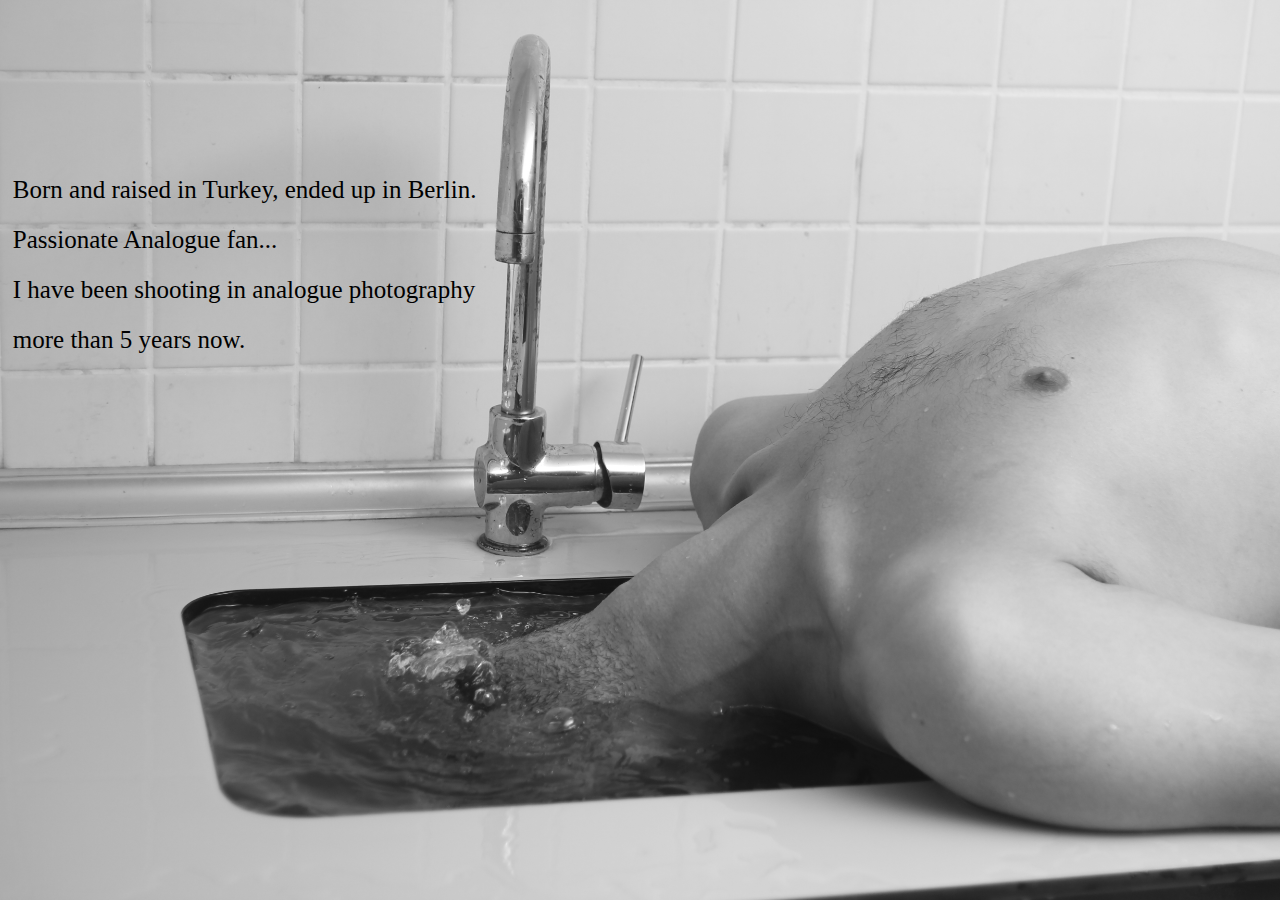
==== about.html @ 4735bf42 "Optimize the project and change the design." ====
<!DOCTYPE html>
<html>

<head>
  <title> Contact </title>
  <meta charset="utf-8">
  <meta http-equiv="X-UA-Compatible" content="IE=edge,chrome=1">
  <meta name="description" content="">
  <meta name="viewport" content="width=device-width">

  <link rel="stylesheet" href="css/bootstrap.css">
  <link rel="stylesheet" href="css/bootstrap-responsive.css">
  <link rel="stylesheet" href="css/custom-styles.css">
  <link href='https://fonts.googleapis.com/css?family=Sofia' rel='stylesheet'>


</head>

<body class="about-page">
  <div class="about-text">
    <p> Born and raised in Turkey, ended up in Berlin. </p>
    <p style="margin-top: 30px;"> Passionate Analogue fan... </p>
    <p style="margin-top: 30px;"> I have been shooting in analogue photography </p>
    <p style="margin-top: 30px;"> more than 5 years now. </p>
  </div>

</body>

</html>
---- css/custom-styles.css ----
.index-page {
  background: url(../img/img1.png) no-repeat center center fixed;
  -webkit-background-size: cover;
  -moz-background-size: cover;
  -o-background-size: cover;
  background-size: cover;
}

.contact-page {
  background: url(../img/img2.png) no-repeat center center fixed;
  -webkit-background-size: cover;
  -moz-background-size: cover;
  -o-background-size: cover;
  background-size: cover;
}


.about-page {
  background: url(../img/img4.jpg) no-repeat center center fixed;
  -webkit-background-size: cover;
  -moz-background-size: cover;
  -o-background-size: cover;
  background-size: cover;
}

.index-page-links {
  left: 3%;
  position: absolute;
  font-family: 'Actor';
  font-size: 25px;
  font-weight: bold;
  top: 20%;
  width: 100%;
}

.social-media-links {
  left: 46%;
  position: absolute;
  font-family: 'Actor';
  font-size: 25px;
  top: 80%;
  width: 100%;
}

.contact-text-left {
  color: #F2F2F2;
  left: 1%;
  position: absolute;
  font-family: 'Actor';
  font-size: 25px;
  top: 40%;
}

.contact-text-right {
  color: #F2F2F2;
  left: 68%;
  right: 1%;
  position: absolute;
  font-family: 'Actor';
  font-size: 25px;
  top: 40%;
}

.contact-text-center {
  color: black;
  font-weight: bold;
  left: 44%;
  position: absolute;
  font-family: 'Actor';
  font-size: 25px;
  top: 70%;
}

.about-text {
  color: black;
  left: 1%;
  position: absolute;
  font-family: 'Actor';
  font-size: 25px;
  top: 20%;
}


a {
  color: #EFEFEF;
}

a:hover {
  color: #BABABA;
}
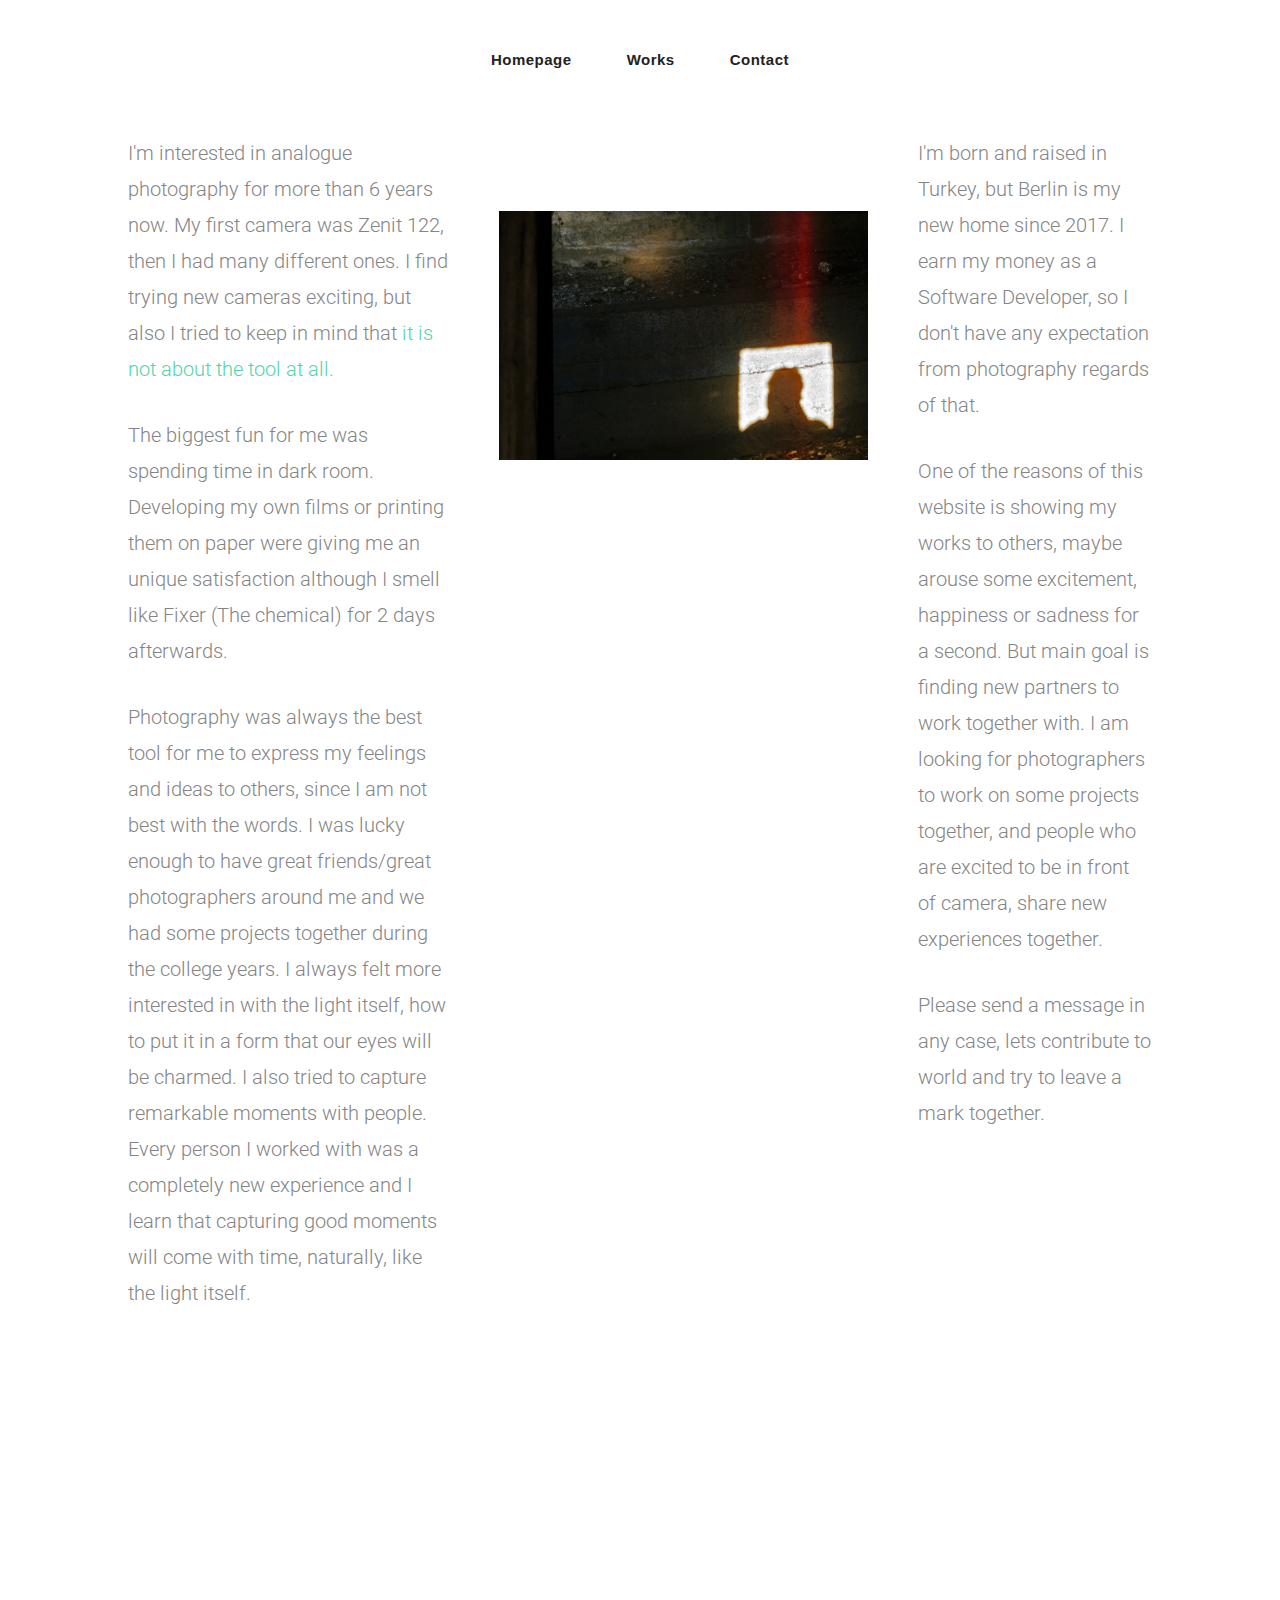
==== commit ea5ab4f7: "Update about and contact pages." ====
--- a/about.html
+++ b/about.html
@@ -1,30 +1,125 @@
 <!DOCTYPE html>
-<html>
+<!--[if gt IE 8]><!--> <html class="no-js"> <!--<![endif]-->
+  <head>
+    <meta charset="utf-8">
+    <meta http-equiv="X-UA-Compatible" content="IE=edge">
+    <title>Onur Hunce</title>
+    <meta name="viewport" content="width=device-width, initial-scale=1">
 
-<head>
-  <title> Contact </title>
-  <meta charset="utf-8">
-  <meta http-equiv="X-UA-Compatible" content="IE=edge,chrome=1">
-  <meta name="description" content="">
-  <meta name="viewport" content="width=device-width">
+    <!-- Facebook and Twitter integration -->
+    <meta property="og:title" content=""/>
+    <meta property="og:image" content=""/>
+    <meta property="og:url" content=""/>
+    <meta property="og:site_name" content=""/>
+    <meta property="og:description" content=""/>
+    <meta name="twitter:title" content="" />
+    <meta name="twitter:image" content="" />
+    <meta name="twitter:url" content="" />
+    <meta name="twitter:card" content="" />
+    <link href='https://fonts.googleapis.com/css?family=Roboto+Slab:400,300,700|Roboto:300,400' rel='stylesheet' type='text/css'>
+    <!-- Animate.css -->
+    <link rel="stylesheet" href="css/animate.css">
+    <!-- Icomoon Icon Fonts-->
+    <link rel="stylesheet" href="css/icomoon.css">
+    <!-- Bootstrap  -->
+    <link rel="stylesheet" href="css/bootstrap.css">
+    <link rel="stylesheet" href="css/style.css">
+    <script src="js/modernizr-2.6.2.min.js"></script>
+  </head>
 
-  <link rel="stylesheet" href="css/bootstrap.css">
-  <link rel="stylesheet" href="css/bootstrap-responsive.css">
-  <link rel="stylesheet" href="css/custom-styles.css">
-  <link href='https://fonts.googleapis.com/css?family=Sofia' rel='stylesheet'>
+  <body>
+    <div class="box-wrap-works">
+      <header role="banner" id="fh5co-header">
+        <nav class="navbar navbar-default">
+          <div class="row">
+            <div class="col-md-12">
+              <ul class="nav text-center">
+                <li><a href="../"><span>Homepage</span></a></li>
+                <li><a href="/works">Works</a></li>
+                <li><a href="/contact">Contact</a></li>
+              </ul>
+            </div>
+          </div>
+        </nav>
+      </header>
+      <section id="work-details">
+        <div class="row">
+          <div class="col-md-4">
+          <p>
+            I'm interested in analogue photography for more than 6 years now.
+            My first camera was Zenit 122, then I had many different ones. I
+            find trying new cameras exciting, but also I tried to keep in mind
+            that
+            <a href="https://en.wikipedia.org/wiki/Gear_Acquisition_Syndrome">
+              it is not about the tool at all.
+            </a>
+           </p>
+           <p>
+            The biggest fun for me was spending time in dark room. Developing my own films
+            or printing them on paper were giving me an unique satisfaction
+            although I smell like Fixer (The chemical) for 2 days afterwards.
+          </p>
+           <p>
+            Photography was always the best tool for me to express my feelings and
+            ideas to others, since I am not best with the words.
+            I was lucky enough to have great friends/great photographers around me
+            and we had some projects together during the college years.
 
+            I always felt more interested in with the light itself, how to put it in a form that
+            our eyes will be charmed. I also tried to capture remarkable moments with people.
+            Every person I worked with was a completely new experience and I learn that capturing good moments
+            will come with time, naturally, like the light itself.
+          </p>
 
-</head>
+          </div>
+          <div class="col-md-5">
+            <div class="single-item" style="background-image: url(images/onur2.jpg);">
+            </div>
+          </div>
+          <div class="col-md-3">
+          <p>
+            I'm born and raised in Turkey, but Berlin is my new home since 2017.
+            I earn my money as a Software Developer, so I don't have any expectation
+            from photography regards of that.
+          </p>
+          <p>
+            One of the reasons of this website is showing my works to others, maybe
+            arouse some excitement, happiness or sadness for a second.
+            But main goal is finding new partners to work together with.
+            I am looking for photographers to work on some projects together,
+            and people who are excited to be in front of camera, share new experiences together.
+          </p>
+          <p>
+            Please send a message in any case, lets contribute to world and try to
+            leave a mark together.
+          </p>
+          </div>
 
-<body class="about-page">
-  <div class="about-text">
-    <p> Born and raised in Turkey, ended up in Berlin. </p>
-    <p style="margin-top: 30px;"> Passionate Analogue fan... </p>
-    <p style="margin-top: 30px;"> I have been shooting in analogue photography </p>
-    <p style="margin-top: 30px;"> more than 5 years now. </p>
-  </div>
+        </div>
+        <div class="row">
+          <div class="col-md-12"></div>
+        </div>
+        <div class="row">
+          <div class="col-md-1"></div>
+          <div class="col-md-10">
+            <div class="single-item">
+            </div>
+          </div>
+          <div class="col-md-1"></div>
+        </div>
 
-</body>
+      </section>
+    </div>
+  </body>
+
+  <!-- jQuery -->
+  <script src="js/jquery.min.js"></script>
+  <!-- Bootstrap -->
+  <script src="js/bootstrap.min.js"></script>
+  <!-- Waypoints -->
+  <script src="js/jquery.waypoints.min.js"></script>
+  <!-- Main JS (Do not remove) -->
+  <script src="js/main.js"></script>
 
 </html>
 
--- a/css/icomoon.css
+++ b/css/icomoon.css
@@ -0,0 +1,2438 @@
+@font-face {
+	font-family: 'icomoon';
+	src:url('../fonts/icomoon/icomoon.eot?qtatmt');
+	src:url('../fonts/icomoon/icomoon.eot?qtatmt#iefix') format('embedded-opentype'),
+		url('../fonts/icomoon/icomoon.ttf?qtatmt') format('truetype'),
+		url('../fonts/icomoon/icomoon.woff?qtatmt') format('woff'),
+		url('../fonts/icomoon/icomoon.svg?qtatmt#icomoon') format('svg');
+	font-weight: normal;
+	font-style: normal;
+}
+
+[class^="icon-"], [class*=" icon-"] {
+	font-family: 'icomoon';
+	speak: none;
+	font-style: normal;
+	font-weight: normal;
+	font-variant: normal;
+	text-transform: none;
+	line-height: 1;
+
+	/* Better Font Rendering =========== */
+	-webkit-font-smoothing: antialiased;
+	-moz-osx-font-smoothing: grayscale;
+}
+
+.icon-glass:before {
+	content: "\f000";
+}
+.icon-music:before {
+	content: "\f001";
+}
+.icon-search2:before {
+	content: "\f002";
+}
+.icon-envelope-o:before {
+	content: "\f003";
+}
+.icon-heart:before {
+	content: "\f004";
+}
+.icon-star:before {
+	content: "\f005";
+}
+.icon-star-o:before {
+	content: "\f006";
+}
+.icon-user:before {
+	content: "\f007";
+}
+.icon-film:before {
+	content: "\f008";
+}
+.icon-th-large:before {
+	content: "\f009";
+}
+.icon-th:before {
+	content: "\f00a";
+}
+.icon-th-list:before {
+	content: "\f00b";
+}
+.icon-check:before {
+	content: "\f00c";
+}
+.icon-close:before {
+	content: "\f00d";
+}
+.icon-remove:before {
+	content: "\f00d";
+}
+.icon-times:before {
+	content: "\f00d";
+}
+.icon-search-plus:before {
+	content: "\f00e";
+}
+.icon-search-minus:before {
+	content: "\f010";
+}
+.icon-power-off:before {
+	content: "\f011";
+}
+.icon-signal:before {
+	content: "\f012";
+}
+.icon-cog:before {
+	content: "\f013";
+}
+.icon-gear:before {
+	content: "\f013";
+}
+.icon-trash-o:before {
+	content: "\f014";
+}
+.icon-home:before {
+	content: "\f015";
+}
+.icon-file-o:before {
+	content: "\f016";
+}
+.icon-clock-o:before {
+	content: "\f017";
+}
+.icon-road:before {
+	content: "\f018";
+}
+.icon-download:before {
+	content: "\f019";
+}
+.icon-arrow-circle-o-down:before {
+	content: "\f01a";
+}
+.icon-arrow-circle-o-up:before {
+	content: "\f01b";
+}
+.icon-inbox:before {
+	content: "\f01c";
+}
+.icon-play-circle-o:before {
+	content: "\f01d";
+}
+.icon-repeat2:before {
+	content: "\f01e";
+}
+.icon-rotate-right:before {
+	content: "\f01e";
+}
+.icon-refresh:before {
+	content: "\f021";
+}
+.icon-list-alt:before {
+	content: "\f022";
+}
+.icon-lock:before {
+	content: "\f023";
+}
+.icon-flag:before {
+	content: "\f024";
+}
+.icon-headphones:before {
+	content: "\f025";
+}
+.icon-volume-off:before {
+	content: "\f026";
+}
+.icon-volume-down:before {
+	content: "\f027";
+}
+.icon-volume-up:before {
+	content: "\f028";
+}
+.icon-qrcode:before {
+	content: "\f029";
+}
+.icon-barcode:before {
+	content: "\f02a";
+}
+.icon-tag:before {
+	content: "\f02b";
+}
+.icon-tags:before {
+	content: "\f02c";
+}
+.icon-book:before {
+	content: "\f02d";
+}
+.icon-bookmark:before {
+	content: "\f02e";
+}
+.icon-print:before {
+	content: "\f02f";
+}
+.icon-camera:before {
+	content: "\f030";
+}
+.icon-font:before {
+	content: "\f031";
+}
+.icon-bold:before {
+	content: "\f032";
+}
+.icon-italic:before {
+	content: "\f033";
+}
+.icon-text-height:before {
+	content: "\f034";
+}
+.icon-text-width:before {
+	content: "\f035";
+}
+.icon-align-left:before {
+	content: "\f036";
+}
+.icon-align-center2:before {
+	content: "\f037";
+}
+.icon-align-right:before {
+	content: "\f038";
+}
+.icon-align-justify2:before {
+	content: "\f039";
+}
+.icon-list:before {
+	content: "\f03a";
+}
+.icon-dedent:before {
+	content: "\f03b";
+}
+.icon-outdent:before {
+	content: "\f03b";
+}
+.icon-indent:before {
+	content: "\f03c";
+}
+.icon-video-camera:before {
+	content: "\f03d";
+}
+.icon-image:before {
+	content: "\f03e";
+}
+.icon-photo:before {
+	content: "\f03e";
+}
+.icon-picture-o:before {
+	content: "\f03e";
+}
+.icon-pencil:before {
+	content: "\f040";
+}
+.icon-map-marker:before {
+	content: "\f041";
+}
+.icon-adjust:before {
+	content: "\f042";
+}
+.icon-tint:before {
+	content: "\f043";
+}
+.icon-edit:before {
+	content: "\f044";
+}
+.icon-pencil-square-o:before {
+	content: "\f044";
+}
+.icon-share-square-o:before {
+	content: "\f045";
+}
+.icon-check-square-o:before {
+	content: "\f046";
+}
+.icon-arrows:before {
+	content: "\f047";
+}
+.icon-step-backward:before {
+	content: "\f048";
+}
+.icon-fast-backward:before {
+	content: "\f049";
+}
+.icon-backward:before {
+	content: "\f04a";
+}
+.icon-play2:before {
+	content: "\f04b";
+}
+.icon-pause2:before {
+	content: "\f04c";
+}
+.icon-stop2:before {
+	content: "\f04d";
+}
+.icon-forward:before {
+	content: "\f04e";
+}
+.icon-fast-forward2:before {
+	content: "\f050";
+}
+.icon-step-forward:before {
+	content: "\f051";
+}
+.icon-eject:before {
+	content: "\f052";
+}
+.icon-chevron-left:before {
+	content: "\f053";
+}
+.icon-chevron-right:before {
+	content: "\f054";
+}
+.icon-plus-circle:before {
+	content: "\f055";
+}
+.icon-minus-circle:before {
+	content: "\f056";
+}
+.icon-times-circle:before {
+	content: "\f057";
+}
+.icon-check-circle:before {
+	content: "\f058";
+}
+.icon-question-circle:before {
+	content: "\f059";
+}
+.icon-info-circle:before {
+	content: "\f05a";
+}
+.icon-crosshairs:before {
+	content: "\f05b";
+}
+.icon-times-circle-o:before {
+	content: "\f05c";
+}
+.icon-check-circle-o:before {
+	content: "\f05d";
+}
+.icon-ban2:before {
+	content: "\f05e";
+}
+.icon-arrow-left:before {
+	content: "\f060";
+}
+.icon-arrow-right:before {
+	content: "\f061";
+}
+.icon-arrow-up:before {
+	content: "\f062";
+}
+.icon-arrow-down:before {
+	content: "\f063";
+}
+.icon-mail-forward:before {
+	content: "\f064";
+}
+.icon-share:before {
+	content: "\f064";
+}
+.icon-expand2:before {
+	content: "\f065";
+}
+.icon-compress:before {
+	content: "\f066";
+}
+.icon-plus:before {
+	content: "\f067";
+}
+.icon-minus:before {
+	content: "\f068";
+}
+.icon-asterisk:before {
+	content: "\f069";
+}
+.icon-exclamation-circle:before {
+	content: "\f06a";
+}
+.icon-gift:before {
+	content: "\f06b";
+}
+.icon-leaf:before {
+	content: "\f06c";
+}
+.icon-fire:before {
+	content: "\f06d";
+}
+.icon-eye:before {
+	content: "\f06e";
+}
+.icon-eye-slash:before {
+	content: "\f070";
+}
+.icon-exclamation-triangle:before {
+	content: "\f071";
+}
+.icon-warning:before {
+	content: "\f071";
+}
+.icon-plane:before {
+	content: "\f072";
+}
+.icon-calendar:before {
+	content: "\f073";
+}
+.icon-random:before {
+	content: "\f074";
+}
+.icon-comment:before {
+	content: "\f075";
+}
+.icon-magnet:before {
+	content: "\f076";
+}
+.icon-chevron-up:before {
+	content: "\f077";
+}
+.icon-chevron-down:before {
+	content: "\f078";
+}
+.icon-retweet:before {
+	content: "\f079";
+}
+.icon-shopping-cart:before {
+	content: "\f07a";
+}
+.icon-folder:before {
+	content: "\f07b";
+}
+.icon-folder-open:before {
+	content: "\f07c";
+}
+.icon-arrows-v:before {
+	content: "\f07d";
+}
+.icon-arrows-h:before {
+	content: "\f07e";
+}
+.icon-bar-chart:before {
+	content: "\f080";
+}
+.icon-bar-chart-o:before {
+	content: "\f080";
+}
+.icon-twitter-square:before {
+	content: "\f081";
+}
+.icon-facebook-square:before {
+	content: "\f082";
+}
+.icon-camera-retro:before {
+	content: "\f083";
+}
+.icon-key:before {
+	content: "\f084";
+}
+.icon-cogs:before {
+	content: "\f085";
+}
+.icon-gears:before {
+	content: "\f085";
+}
+.icon-comments:before {
+	content: "\f086";
+}
+.icon-thumbs-o-up:before {
+	content: "\f087";
+}
+.icon-thumbs-o-down:before {
+	content: "\f088";
+}
+.icon-star-half:before {
+	content: "\f089";
+}
+.icon-heart-o:before {
+	content: "\f08a";
+}
+.icon-sign-out:before {
+	content: "\f08b";
+}
+.icon-linkedin-square:before {
+	content: "\f08c";
+}
+.icon-thumb-tack:before {
+	content: "\f08d";
+}
+.icon-external-link:before {
+	content: "\f08e";
+}
+.icon-sign-in:before {
+	content: "\f090";
+}
+.icon-trophy:before {
+	content: "\f091";
+}
+.icon-github-square:before {
+	content: "\f092";
+}
+.icon-upload:before {
+	content: "\f093";
+}
+.icon-lemon-o:before {
+	content: "\f094";
+}
+.icon-phone:before {
+	content: "\f095";
+}
+.icon-square-o:before {
+	content: "\f096";
+}
+.icon-bookmark-o:before {
+	content: "\f097";
+}
+.icon-phone-square:before {
+	content: "\f098";
+}
+.icon-twitter:before {
+	content: "\f099";
+}
+.icon-facebook:before {
+	content: "\f09a";
+}
+.icon-facebook-f:before {
+	content: "\f09a";
+}
+.icon-github:before {
+	content: "\f09b";
+}
+.icon-unlock2:before {
+	content: "\f09c";
+}
+.icon-credit-card:before {
+	content: "\f09d";
+}
+.icon-feed:before {
+	content: "\f09e";
+}
+.icon-rss:before {
+	content: "\f09e";
+}
+.icon-hdd-o:before {
+	content: "\f0a0";
+}
+.icon-bullhorn:before {
+	content: "\f0a1";
+}
+.icon-bell-o:before {
+	content: "\f0a2";
+}
+.icon-certificate:before {
+	content: "\f0a3";
+}
+.icon-hand-o-right:before {
+	content: "\f0a4";
+}
+.icon-hand-o-left:before {
+	content: "\f0a5";
+}
+.icon-hand-o-up:before {
+	content: "\f0a6";
+}
+.icon-hand-o-down:before {
+	content: "\f0a7";
+}
+.icon-arrow-circle-left:before {
+	content: "\f0a8";
+}
+.icon-arrow-circle-right:before {
+	content: "\f0a9";
+}
+.icon-arrow-circle-up:before {
+	content: "\f0aa";
+}
+.icon-arrow-circle-down:before {
+	content: "\f0ab";
+}
+.icon-globe:before {
+	content: "\f0ac";
+}
+.icon-wrench:before {
+	content: "\f0ad";
+}
+.icon-tasks:before {
+	content: "\f0ae";
+}
+.icon-filter:before {
+	content: "\f0b0";
+}
+.icon-briefcase:before {
+	content: "\f0b1";
+}
+.icon-arrows-alt:before {
+	content: "\f0b2";
+}
+.icon-group:before {
+	content: "\f0c0";
+}
+.icon-users:before {
+	content: "\f0c0";
+}
+.icon-chain:before {
+	content: "\f0c1";
+}
+.icon-link:before {
+	content: "\f0c1";
+}
+.icon-cloud:before {
+	content: "\f0c2";
+}
+.icon-flask:before {
+	content: "\f0c3";
+}
+.icon-cut:before {
+	content: "\f0c4";
+}
+.icon-scissors:before {
+	content: "\f0c4";
+}
+.icon-copy:before {
+	content: "\f0c5";
+}
+.icon-files-o:before {
+	content: "\f0c5";
+}
+.icon-paperclip:before {
+	content: "\f0c6";
+}
+.icon-floppy-o:before {
+	content: "\f0c7";
+}
+.icon-save:before {
+	content: "\f0c7";
+}
+.icon-square:before {
+	content: "\f0c8";
+}
+.icon-bars:before {
+	content: "\f0c9";
+}
+.icon-navicon:before {
+	content: "\f0c9";
+}
+.icon-reorder:before {
+	content: "\f0c9";
+}
+.icon-list-ul:before {
+	content: "\f0ca";
+}
+.icon-list-ol:before {
+	content: "\f0cb";
+}
+.icon-strikethrough:before {
+	content: "\f0cc";
+}
+.icon-underline:before {
+	content: "\f0cd";
+}
+.icon-table:before {
+	content: "\f0ce";
+}
+.icon-magic:before {
+	content: "\f0d0";
+}
+.icon-truck:before {
+	content: "\f0d1";
+}
+.icon-pinterest:before {
+	content: "\f0d2";
+}
+.icon-pinterest-square:before {
+	content: "\f0d3";
+}
+.icon-google-plus-square:before {
+	content: "\f0d4";
+}
+.icon-google-plus:before {
+	content: "\f0d5";
+}
+.icon-money:before {
+	content: "\f0d6";
+}
+.icon-caret-down:before {
+	content: "\f0d7";
+}
+.icon-caret-up:before {
+	content: "\f0d8";
+}
+.icon-caret-left:before {
+	content: "\f0d9";
+}
+.icon-caret-right:before {
+	content: "\f0da";
+}
+.icon-columns2:before {
+	content: "\f0db";
+}
+.icon-sort:before {
+	content: "\f0dc";
+}
+.icon-unsorted:before {
+	content: "\f0dc";
+}
+.icon-sort-desc:before {
+	content: "\f0dd";
+}
+.icon-sort-down:before {
+	content: "\f0dd";
+}
+.icon-sort-asc:before {
+	content: "\f0de";
+}
+.icon-sort-up:before {
+	content: "\f0de";
+}
+.icon-envelope:before {
+	content: "\f0e0";
+}
+.icon-linkedin:before {
+	content: "\f0e1";
+}
+.icon-rotate-left:before {
+	content: "\f0e2";
+}
+.icon-undo:before {
+	content: "\f0e2";
+}
+.icon-gavel:before {
+	content: "\f0e3";
+}
+.icon-legal:before {
+	content: "\f0e3";
+}
+.icon-dashboard:before {
+	content: "\f0e4";
+}
+.icon-tachometer:before {
+	content: "\f0e4";
+}
+.icon-comment-o:before {
+	content: "\f0e5";
+}
+.icon-comments-o:before {
+	content: "\f0e6";
+}
+.icon-bolt:before {
+	content: "\f0e7";
+}
+.icon-flash:before {
+	content: "\f0e7";
+}
+.icon-sitemap:before {
+	content: "\f0e8";
+}
+.icon-umbrella2:before {
+	content: "\f0e9";
+}
+.icon-clipboard:before {
+	content: "\f0ea";
+}
+.icon-paste:before {
+	content: "\f0ea";
+}
+.icon-lightbulb-o:before {
+	content: "\f0eb";
+}
+.icon-exchange:before {
+	content: "\f0ec";
+}
+.icon-cloud-download2:before {
+	content: "\f0ed";
+}
+.icon-cloud-upload2:before {
+	content: "\f0ee";
+}
+.icon-user-md:before {
+	content: "\f0f0";
+}
+.icon-stethoscope:before {
+	content: "\f0f1";
+}
+.icon-suitcase:before {
+	content: "\f0f2";
+}
+.icon-bell:before {
+	content: "\f0f3";
+}
+.icon-coffee:before {
+	content: "\f0f4";
+}
+.icon-cutlery:before {
+	content: "\f0f5";
+}
+.icon-file-text-o:before {
+	content: "\f0f6";
+}
+.icon-building-o:before {
+	content: "\f0f7";
+}
+.icon-hospital-o:before {
+	content: "\f0f8";
+}
+.icon-ambulance:before {
+	content: "\f0f9";
+}
+.icon-medkit:before {
+	content: "\f0fa";
+}
+.icon-fighter-jet:before {
+	content: "\f0fb";
+}
+.icon-beer:before {
+	content: "\f0fc";
+}
+.icon-h-square:before {
+	content: "\f0fd";
+}
+.icon-plus-square:before {
+	content: "\f0fe";
+}
+.icon-angle-double-left:before {
+	content: "\f100";
+}
+.icon-angle-double-right:before {
+	content: "\f101";
+}
+.icon-angle-double-up:before {
+	content: "\f102";
+}
+.icon-angle-double-down:before {
+	content: "\f103";
+}
+.icon-angle-left:before {
+	content: "\f104";
+}
+.icon-angle-right:before {
+	content: "\f105";
+}
+.icon-angle-up:before {
+	content: "\f106";
+}
+.icon-angle-down:before {
+	content: "\f107";
+}
+.icon-desktop:before {
+	content: "\f108";
+}
+.icon-laptop:before {
+	content: "\f109";
+}
+.icon-tablet:before {
+	content: "\f10a";
+}
+.icon-mobile:before {
+	content: "\f10b";
+}
+.icon-mobile-phone:before {
+	content: "\f10b";
+}
+.icon-circle-o:before {
+	content: "\f10c";
+}
+.icon-quote-left:before {
+	content: "\f10d";
+}
+.icon-quote-right:before {
+	content: "\f10e";
+}
+.icon-spinner:before {
+	content: "\f110";
+}
+.icon-circle:before {
+	content: "\f111";
+}
+.icon-mail-reply:before {
+	content: "\f112";
+}
+.icon-reply:before {
+	content: "\f112";
+}
+.icon-github-alt:before {
+	content: "\f113";
+}
+.icon-folder-o:before {
+	content: "\f114";
+}
+.icon-folder-open-o:before {
+	content: "\f115";
+}
+.icon-smile-o:before {
+	content: "\f118";
+}
+.icon-frown-o:before {
+	content: "\f119";
+}
+.icon-meh-o:before {
+	content: "\f11a";
+}
+.icon-gamepad:before {
+	content: "\f11b";
+}
+.icon-keyboard-o:before {
+	content: "\f11c";
+}
+.icon-flag-o:before {
+	content: "\f11d";
+}
+.icon-flag-checkered:before {
+	content: "\f11e";
+}
+.icon-terminal:before {
+	content: "\f120";
+}
+.icon-code:before {
+	content: "\f121";
+}
+.icon-mail-reply-all:before {
+	content: "\f122";
+}
+.icon-reply-all:before {
+	content: "\f122";
+}
+.icon-star-half-empty:before {
+	content: "\f123";
+}
+.icon-star-half-full:before {
+	content: "\f123";
+}
+.icon-star-half-o:before {
+	content: "\f123";
+}
+.icon-location-arrow:before {
+	content: "\f124";
+}
+.icon-crop:before {
+	content: "\f125";
+}
+.icon-code-fork:before {
+	content: "\f126";
+}
+.icon-chain-broken:before {
+	content: "\f127";
+}
+.icon-unlink:before {
+	content: "\f127";
+}
+.icon-question:before {
+	content: "\f128";
+}
+.icon-info:before {
+	content: "\f129";
+}
+.icon-exclamation:before {
+	content: "\f12a";
+}
+.icon-superscript:before {
+	content: "\f12b";
+}
+.icon-subscript:before {
+	content: "\f12c";
+}
+.icon-eraser:before {
+	content: "\f12d";
+}
+.icon-puzzle-piece:before {
+	content: "\f12e";
+}
+.icon-microphone2:before {
+	content: "\f130";
+}
+.icon-microphone-slash:before {
+	content: "\f131";
+}
+.icon-shield:before {
+	content: "\f132";
+}
+.icon-calendar-o:before {
+	content: "\f133";
+}
+.icon-fire-extinguisher:before {
+	content: "\f134";
+}
+.icon-rocket:before {
+	content: "\f135";
+}
+.icon-maxcdn:before {
+	content: "\f136";
+}
+.icon-chevron-circle-left:before {
+	content: "\f137";
+}
+.icon-chevron-circle-right:before {
+	content: "\f138";
+}
+.icon-chevron-circle-up:before {
+	content: "\f139";
+}
+.icon-chevron-circle-down:before {
+	content: "\f13a";
+}
+.icon-html5:before {
+	content: "\f13b";
+}
+.icon-css3:before {
+	content: "\f13c";
+}
+.icon-anchor2:before {
+	content: "\f13d";
+}
+.icon-unlock-alt:before {
+	content: "\f13e";
+}
+.icon-bullseye:before {
+	content: "\f140";
+}
+.icon-ellipsis-h:before {
+	content: "\f141";
+}
+.icon-ellipsis-v:before {
+	content: "\f142";
+}
+.icon-rss-square:before {
+	content: "\f143";
+}
+.icon-play-circle:before {
+	content: "\f144";
+}
+.icon-ticket:before {
+	content: "\f145";
+}
+.icon-minus-square:before {
+	content: "\f146";
+}
+.icon-minus-square-o:before {
+	content: "\f147";
+}
+.icon-level-up:before {
+	content: "\f148";
+}
+.icon-level-down:before {
+	content: "\f149";
+}
+.icon-check-square:before {
+	content: "\f14a";
+}
+.icon-pencil-square:before {
+	content: "\f14b";
+}
+.icon-external-link-square:before {
+	content: "\f14c";
+}
+.icon-share-square:before {
+	content: "\f14d";
+}
+.icon-compass:before {
+	content: "\f14e";
+}
+.icon-caret-square-o-down:before {
+	content: "\f150";
+}
+.icon-toggle-down:before {
+	content: "\f150";
+}
+.icon-caret-square-o-up:before {
+	content: "\f151";
+}
+.icon-toggle-up:before {
+	content: "\f151";
+}
+.icon-caret-square-o-right:before {
+	content: "\f152";
+}
+.icon-toggle-right:before {
+	content: "\f152";
+}
+.icon-eur:before {
+	content: "\f153";
+}
+.icon-euro:before {
+	content: "\f153";
+}
+.icon-gbp:before {
+	content: "\f154";
+}
+.icon-dollar:before {
+	content: "\f155";
+}
+.icon-usd:before {
+	content: "\f155";
+}
+.icon-inr:before {
+	content: "\f156";
+}
+.icon-rupee:before {
+	content: "\f156";
+}
+.icon-cny:before {
+	content: "\f157";
+}
+.icon-jpy:before {
+	content: "\f157";
+}
+.icon-rmb:before {
+	content: "\f157";
+}
+.icon-yen:before {
+	content: "\f157";
+}
+.icon-rouble:before {
+	content: "\f158";
+}
+.icon-rub:before {
+	content: "\f158";
+}
+.icon-ruble:before {
+	content: "\f158";
+}
+.icon-krw:before {
+	content: "\f159";
+}
+.icon-won:before {
+	content: "\f159";
+}
+.icon-bitcoin:before {
+	content: "\f15a";
+}
+.icon-btc:before {
+	content: "\f15a";
+}
+.icon-file2:before {
+	content: "\f15b";
+}
+.icon-file-text:before {
+	content: "\f15c";
+}
+.icon-sort-alpha-asc:before {
+	content: "\f15d";
+}
+.icon-sort-alpha-desc:before {
+	content: "\f15e";
+}
+.icon-sort-amount-asc:before {
+	content: "\f160";
+}
+.icon-sort-amount-desc:before {
+	content: "\f161";
+}
+.icon-sort-numeric-asc:before {
+	content: "\f162";
+}
+.icon-sort-numeric-desc:before {
+	content: "\f163";
+}
+.icon-thumbs-up:before {
+	content: "\f164";
+}
+.icon-thumbs-down:before {
+	content: "\f165";
+}
+.icon-youtube-square:before {
+	content: "\f166";
+}
+.icon-youtube:before {
+	content: "\f167";
+}
+.icon-xing:before {
+	content: "\f168";
+}
+.icon-xing-square:before {
+	content: "\f169";
+}
+.icon-youtube-play:before {
+	content: "\f16a";
+}
+.icon-dropbox:before {
+	content: "\f16b";
+}
+.icon-stack-overflow:before {
+	content: "\f16c";
+}
+.icon-instagram:before {
+	content: "\f16d";
+}
+.icon-flickr:before {
+	content: "\f16e";
+}
+.icon-adn:before {
+	content: "\f170";
+}
+.icon-bitbucket:before {
+	content: "\f171";
+}
+.icon-bitbucket-square:before {
+	content: "\f172";
+}
+.icon-tumblr:before {
+	content: "\f173";
+}
+.icon-tumblr-square:before {
+	content: "\f174";
+}
+.icon-long-arrow-down:before {
+	content: "\f175";
+}
+.icon-long-arrow-up:before {
+	content: "\f176";
+}
+.icon-long-arrow-left:before {
+	content: "\f177";
+}
+.icon-long-arrow-right:before {
+	content: "\f178";
+}
+.icon-apple:before {
+	content: "\f179";
+}
+.icon-windows:before {
+	content: "\f17a";
+}
+.icon-android:before {
+	content: "\f17b";
+}
+.icon-linux:before {
+	content: "\f17c";
+}
+.icon-dribbble:before {
+	content: "\f17d";
+}
+.icon-skype:before {
+	content: "\f17e";
+}
+.icon-foursquare:before {
+	content: "\f180";
+}
+.icon-trello:before {
+	content: "\f181";
+}
+.icon-female:before {
+	content: "\f182";
+}
+.icon-male:before {
+	content: "\f183";
+}
+.icon-gittip:before {
+	content: "\f184";
+}
+.icon-gratipay:before {
+	content: "\f184";
+}
+.icon-sun-o:before {
+	content: "\f185";
+}
+.icon-moon-o:before {
+	content: "\f186";
+}
+.icon-archive:before {
+	content: "\f187";
+}
+.icon-bug:before {
+	content: "\f188";
+}
+.icon-vk:before {
+	content: "\f189";
+}
+.icon-weibo:before {
+	content: "\f18a";
+}
+.icon-renren:before {
+	content: "\f18b";
+}
+.icon-pagelines:before {
+	content: "\f18c";
+}
+.icon-stack-exchange:before {
+	content: "\f18d";
+}
+.icon-arrow-circle-o-right:before {
+	content: "\f18e";
+}
+.icon-arrow-circle-o-left:before {
+	content: "\f190";
+}
+.icon-caret-square-o-left:before {
+	content: "\f191";
+}
+.icon-toggle-left:before {
+	content: "\f191";
+}
+.icon-dot-circle-o:before {
+	content: "\f192";
+}
+.icon-wheelchair:before {
+	content: "\f193";
+}
+.icon-vimeo-square:before {
+	content: "\f194";
+}
+.icon-try:before {
+	content: "\f195";
+}
+.icon-turkish-lira:before {
+	content: "\f195";
+}
+.icon-plus-square-o:before {
+	content: "\f196";
+}
+.icon-space-shuttle:before {
+	content: "\f197";
+}
+.icon-slack:before {
+	content: "\f198";
+}
+.icon-envelope-square:before {
+	content: "\f199";
+}
+.icon-wordpress:before {
+	content: "\f19a";
+}
+.icon-openid:before {
+	content: "\f19b";
+}
+.icon-bank:before {
+	content: "\f19c";
+}
+.icon-institution:before {
+	content: "\f19c";
+}
+.icon-university:before {
+	content: "\f19c";
+}
+.icon-graduation-cap:before {
+	content: "\f19d";
+}
+.icon-mortar-board:before {
+	content: "\f19d";
+}
+.icon-yahoo:before {
+	content: "\f19e";
+}
+.icon-google:before {
+	content: "\f1a0";
+}
+.icon-reddit:before {
+	content: "\f1a1";
+}
+.icon-reddit-square:before {
+	content: "\f1a2";
+}
+.icon-stumbleupon-circle:before {
+	content: "\f1a3";
+}
+.icon-stumbleupon:before {
+	content: "\f1a4";
+}
+.icon-delicious:before {
+	content: "\f1a5";
+}
+.icon-digg:before {
+	content: "\f1a6";
+}
+.icon-pied-piper:before {
+	content: "\f1a7";
+}
+.icon-pied-piper-alt:before {
+	content: "\f1a8";
+}
+.icon-drupal:before {
+	content: "\f1a9";
+}
+.icon-joomla:before {
+	content: "\f1aa";
+}
+.icon-language:before {
+	content: "\f1ab";
+}
+.icon-fax:before {
+	content: "\f1ac";
+}
+.icon-building:before {
+	content: "\f1ad";
+}
+.icon-child:before {
+	content: "\f1ae";
+}
+.icon-paw:before {
+	content: "\f1b0";
+}
+.icon-spoon:before {
+	content: "\f1b1";
+}
+.icon-cube:before {
+	content: "\f1b2";
+}
+.icon-cubes:before {
+	content: "\f1b3";
+}
+.icon-behance:before {
+	content: "\f1b4";
+}
+.icon-behance-square:before {
+	content: "\f1b5";
+}
+.icon-steam:before {
+	content: "\f1b6";
+}
+.icon-steam-square:before {
+	content: "\f1b7";
+}
+.icon-recycle:before {
+	content: "\f1b8";
+}
+.icon-automobile:before {
+	content: "\f1b9";
+}
+.icon-car:before {
+	content: "\f1b9";
+}
+.icon-cab:before {
+	content: "\f1ba";
+}
+.icon-taxi:before {
+	content: "\f1ba";
+}
+.icon-tree:before {
+	content: "\f1bb";
+}
+.icon-spotify:before {
+	content: "\f1bc";
+}
+.icon-deviantart:before {
+	content: "\f1bd";
+}
+.icon-soundcloud:before {
+	content: "\f1be";
+}
+.icon-database:before {
+	content: "\f1c0";
+}
+.icon-file-pdf-o:before {
+	content: "\f1c1";
+}
+.icon-file-word-o:before {
+	content: "\f1c2";
+}
+.icon-file-excel-o:before {
+	content: "\f1c3";
+}
+.icon-file-powerpoint-o:before {
+	content: "\f1c4";
+}
+.icon-file-image-o:before {
+	content: "\f1c5";
+}
+.icon-file-photo-o:before {
+	content: "\f1c5";
+}
+.icon-file-picture-o:before {
+	content: "\f1c5";
+}
+.icon-file-archive-o:before {
+	content: "\f1c6";
+}
+.icon-file-zip-o:before {
+	content: "\f1c6";
+}
+.icon-file-audio-o:before {
+	content: "\f1c7";
+}
+.icon-file-sound-o:before {
+	content: "\f1c7";
+}
+.icon-file-movie-o:before {
+	content: "\f1c8";
+}
+.icon-file-video-o:before {
+	content: "\f1c8";
+}
+.icon-file-code-o:before {
+	content: "\f1c9";
+}
+.icon-vine:before {
+	content: "\f1ca";
+}
+.icon-codepen:before {
+	content: "\f1cb";
+}
+.icon-jsfiddle:before {
+	content: "\f1cc";
+}
+.icon-life-bouy:before {
+	content: "\f1cd";
+}
+.icon-life-buoy:before {
+	content: "\f1cd";
+}
+.icon-life-ring:before {
+	content: "\f1cd";
+}
+.icon-life-saver:before {
+	content: "\f1cd";
+}
+.icon-support:before {
+	content: "\f1cd";
+}
+.icon-circle-o-notch:before {
+	content: "\f1ce";
+}
+.icon-ra:before {
+	content: "\f1d0";
+}
+.icon-rebel:before {
+	content: "\f1d0";
+}
+.icon-empire:before {
+	content: "\f1d1";
+}
+.icon-ge:before {
+	content: "\f1d1";
+}
+.icon-git-square:before {
+	content: "\f1d2";
+}
+.icon-git:before {
+	content: "\f1d3";
+}
+.icon-hacker-news:before {
+	content: "\f1d4";
+}
+.icon-y-combinator-square:before {
+	content: "\f1d4";
+}
+.icon-yc-square:before {
+	content: "\f1d4";
+}
+.icon-tencent-weibo:before {
+	content: "\f1d5";
+}
+.icon-qq:before {
+	content: "\f1d6";
+}
+.icon-wechat:before {
+	content: "\f1d7";
+}
+.icon-weixin:before {
+	content: "\f1d7";
+}
+.icon-paper-plane:before {
+	content: "\f1d8";
+}
+.icon-send:before {
+	content: "\f1d8";
+}
+.icon-paper-plane-o:before {
+	content: "\f1d9";
+}
+.icon-send-o:before {
+	content: "\f1d9";
+}
+.icon-history:before {
+	content: "\f1da";
+}
+.icon-circle-thin:before {
+	content: "\f1db";
+}
+.icon-header:before {
+	content: "\f1dc";
+}
+.icon-paragraph2:before {
+	content: "\f1dd";
+}
+.icon-sliders:before {
+	content: "\f1de";
+}
+.icon-share-alt:before {
+	content: "\f1e0";
+}
+.icon-share-alt-square:before {
+	content: "\f1e1";
+}
+.icon-bomb:before {
+	content: "\f1e2";
+}
+.icon-futbol-o:before {
+	content: "\f1e3";
+}
+.icon-soccer-ball-o:before {
+	content: "\f1e3";
+}
+.icon-tty:before {
+	content: "\f1e4";
+}
+.icon-binoculars:before {
+	content: "\f1e5";
+}
+.icon-plug:before {
+	content: "\f1e6";
+}
+.icon-slideshare:before {
+	content: "\f1e7";
+}
+.icon-twitch:before {
+	content: "\f1e8";
+}
+.icon-yelp:before {
+	content: "\f1e9";
+}
+.icon-newspaper-o:before {
+	content: "\f1ea";
+}
+.icon-wifi:before {
+	content: "\f1eb";
+}
+.icon-calculator:before {
+	content: "\f1ec";
+}
+.icon-paypal:before {
+	content: "\f1ed";
+}
+.icon-google-wallet:before {
+	content: "\f1ee";
+}
+.icon-cc-visa:before {
+	content: "\f1f0";
+}
+.icon-cc-mastercard:before {
+	content: "\f1f1";
+}
+.icon-cc-discover:before {
+	content: "\f1f2";
+}
+.icon-cc-amex:before {
+	content: "\f1f3";
+}
+.icon-cc-paypal:before {
+	content: "\f1f4";
+}
+.icon-cc-stripe:before {
+	content: "\f1f5";
+}
+.icon-bell-slash:before {
+	content: "\f1f6";
+}
+.icon-bell-slash-o:before {
+	content: "\f1f7";
+}
+.icon-trash:before {
+	content: "\f1f8";
+}
+.icon-copyright:before {
+	content: "\f1f9";
+}
+.icon-at:before {
+	content: "\f1fa";
+}
+.icon-eyedropper:before {
+	content: "\f1fb";
+}
+.icon-paint-brush:before {
+	content: "\f1fc";
+}
+.icon-birthday-cake:before {
+	content: "\f1fd";
+}
+.icon-area-chart:before {
+	content: "\f1fe";
+}
+.icon-pie-chart:before {
+	content: "\f200";
+}
+.icon-line-chart:before {
+	content: "\f201";
+}
+.icon-lastfm:before {
+	content: "\f202";
+}
+.icon-lastfm-square:before {
+	content: "\f203";
+}
+.icon-toggle-off:before {
+	content: "\f204";
+}
+.icon-toggle-on:before {
+	content: "\f205";
+}
+.icon-bicycle:before {
+	content: "\f206";
+}
+.icon-bus:before {
+	content: "\f207";
+}
+.icon-ioxhost:before {
+	content: "\f208";
+}
+.icon-angellist:before {
+	content: "\f209";
+}
+.icon-cc:before {
+	content: "\f20a";
+}
+.icon-ils:before {
+	content: "\f20b";
+}
+.icon-shekel:before {
+	content: "\f20b";
+}
+.icon-sheqel:before {
+	content: "\f20b";
+}
+.icon-meanpath:before {
+	content: "\f20c";
+}
+.icon-buysellads:before {
+	content: "\f20d";
+}
+.icon-connectdevelop:before {
+	content: "\f20e";
+}
+.icon-dashcube:before {
+	content: "\f210";
+}
+.icon-forumbee:before {
+	content: "\f211";
+}
+.icon-leanpub:before {
+	content: "\f212";
+}
+.icon-sellsy:before {
+	content: "\f213";
+}
+.icon-shirtsinbulk:before {
+	content: "\f214";
+}
+.icon-simplybuilt:before {
+	content: "\f215";
+}
+.icon-skyatlas:before {
+	content: "\f216";
+}
+.icon-cart-plus:before {
+	content: "\f217";
+}
+.icon-cart-arrow-down:before {
+	content: "\f218";
+}
+.icon-diamond:before {
+	content: "\f219";
+}
+.icon-ship:before {
+	content: "\f21a";
+}
+.icon-user-secret:before {
+	content: "\f21b";
+}
+.icon-motorcycle:before {
+	content: "\f21c";
+}
+.icon-street-view:before {
+	content: "\f21d";
+}
+.icon-heartbeat:before {
+	content: "\f21e";
+}
+.icon-venus:before {
+	content: "\f221";
+}
+.icon-mars:before {
+	content: "\f222";
+}
+.icon-mercury:before {
+	content: "\f223";
+}
+.icon-intersex:before {
+	content: "\f224";
+}
+.icon-transgender:before {
+	content: "\f224";
+}
+.icon-transgender-alt:before {
+	content: "\f225";
+}
+.icon-venus-double:before {
+	content: "\f226";
+}
+.icon-mars-double:before {
+	content: "\f227";
+}
+.icon-venus-mars:before {
+	content: "\f228";
+}
+.icon-mars-stroke:before {
+	content: "\f229";
+}
+.icon-mars-stroke-v:before {
+	content: "\f22a";
+}
+.icon-mars-stroke-h:before {
+	content: "\f22b";
+}
+.icon-neuter:before {
+	content: "\f22c";
+}
+.icon-genderless:before {
+	content: "\f22d";
+}
+.icon-facebook-official:before {
+	content: "\f230";
+}
+.icon-pinterest-p:before {
+	content: "\f231";
+}
+.icon-whatsapp:before {
+	content: "\f232";
+}
+.icon-server2:before {
+	content: "\f233";
+}
+.icon-user-plus:before {
+	content: "\f234";
+}
+.icon-user-times:before {
+	content: "\f235";
+}
+.icon-bed:before {
+	content: "\f236";
+}
+.icon-hotel:before {
+	content: "\f236";
+}
+.icon-viacoin:before {
+	content: "\f237";
+}
+.icon-train:before {
+	content: "\f238";
+}
+.icon-subway:before {
+	content: "\f239";
+}
+.icon-medium:before {
+	content: "\f23a";
+}
+.icon-y-combinator:before {
+	content: "\f23b";
+}
+.icon-yc:before {
+	content: "\f23b";
+}
+.icon-optin-monster:before {
+	content: "\f23c";
+}
+.icon-opencart:before {
+	content: "\f23d";
+}
+.icon-expeditedssl:before {
+	content: "\f23e";
+}
+.icon-battery-4:before {
+	content: "\f240";
+}
+.icon-battery-full:before {
+	content: "\f240";
+}
+.icon-battery-3:before {
+	content: "\f241";
+}
+.icon-battery-three-quarters:before {
+	content: "\f241";
+}
+.icon-battery-2:before {
+	content: "\f242";
+}
+.icon-battery-half:before {
+	content: "\f242";
+}
+.icon-battery-1:before {
+	content: "\f243";
+}
+.icon-battery-quarter:before {
+	content: "\f243";
+}
+.icon-battery-0:before {
+	content: "\f244";
+}
+.icon-battery-empty:before {
+	content: "\f244";
+}
+.icon-mouse-pointer:before {
+	content: "\f245";
+}
+.icon-i-cursor:before {
+	content: "\f246";
+}
+.icon-object-group:before {
+	content: "\f247";
+}
+.icon-object-ungroup:before {
+	content: "\f248";
+}
+.icon-sticky-note:before {
+	content: "\f249";
+}
+.icon-sticky-note-o:before {
+	content: "\f24a";
+}
+.icon-cc-jcb:before {
+	content: "\f24b";
+}
+.icon-cc-diners-club:before {
+	content: "\f24c";
+}
+.icon-clone:before {
+	content: "\f24d";
+}
+.icon-balance-scale:before {
+	content: "\f24e";
+}
+.icon-hourglass-o:before {
+	content: "\f250";
+}
+.icon-hourglass-1:before {
+	content: "\f251";
+}
+.icon-hourglass-start:before {
+	content: "\f251";
+}
+.icon-hourglass-2:before {
+	content: "\f252";
+}
+.icon-hourglass-half:before {
+	content: "\f252";
+}
+.icon-hourglass-3:before {
+	content: "\f253";
+}
+.icon-hourglass-end:before {
+	content: "\f253";
+}
+.icon-hourglass:before {
+	content: "\f254";
+}
+.icon-hand-grab-o:before {
+	content: "\f255";
+}
+.icon-hand-rock-o:before {
+	content: "\f255";
+}
+.icon-hand-paper-o:before {
+	content: "\f256";
+}
+.icon-hand-stop-o:before {
+	content: "\f256";
+}
+.icon-hand-scissors-o:before {
+	content: "\f257";
+}
+.icon-hand-lizard-o:before {
+	content: "\f258";
+}
+.icon-hand-spock-o:before {
+	content: "\f259";
+}
+.icon-hand-pointer-o:before {
+	content: "\f25a";
+}
+.icon-hand-peace-o:before {
+	content: "\f25b";
+}
+.icon-trademark:before {
+	content: "\f25c";
+}
+.icon-registered:before {
+	content: "\f25d";
+}
+.icon-creative-commons:before {
+	content: "\f25e";
+}
+.icon-gg:before {
+	content: "\f260";
+}
+.icon-gg-circle:before {
+	content: "\f261";
+}
+.icon-tripadvisor:before {
+	content: "\f262";
+}
+.icon-odnoklassniki:before {
+	content: "\f263";
+}
+.icon-odnoklassniki-square:before {
+	content: "\f264";
+}
+.icon-get-pocket:before {
+	content: "\f265";
+}
+.icon-wikipedia-w:before {
+	content: "\f266";
+}
+.icon-safari:before {
+	content: "\f267";
+}
+.icon-chrome:before {
+	content: "\f268";
+}
+.icon-firefox:before {
+	content: "\f269";
+}
+.icon-opera:before {
+	content: "\f26a";
+}
+.icon-internet-explorer:before {
+	content: "\f26b";
+}
+.icon-television:before {
+	content: "\f26c";
+}
+.icon-tv:before {
+	content: "\f26c";
+}
+.icon-contao:before {
+	content: "\f26d";
+}
+.icon-500px:before {
+	content: "\f26e";
+}
+.icon-amazon:before {
+	content: "\f270";
+}
+.icon-calendar-plus-o:before {
+	content: "\f271";
+}
+.icon-calendar-minus-o:before {
+	content: "\f272";
+}
+.icon-calendar-times-o:before {
+	content: "\f273";
+}
+.icon-calendar-check-o:before {
+	content: "\f274";
+}
+.icon-industry:before {
+	content: "\f275";
+}
+.icon-map-pin:before {
+	content: "\f276";
+}
+.icon-map-signs:before {
+	content: "\f277";
+}
+.icon-map-o:before {
+	content: "\f278";
+}
+.icon-map:before {
+	content: "\f279";
+}
+.icon-commenting:before {
+	content: "\f27a";
+}
+.icon-commenting-o:before {
+	content: "\f27b";
+}
+.icon-houzz:before {
+	content: "\f27c";
+}
+.icon-vimeo:before {
+	content: "\f27d";
+}
+.icon-black-tie:before {
+	content: "\f27e";
+}
+.icon-fonticons:before {
+	content: "\f280";
+}
+.icon-eye2:before {
+	content: "\e000";
+}
+.icon-paper-clip:before {
+	content: "\e001";
+}
+.icon-mail2:before {
+	content: "\e002";
+}
+.icon-toggle:before {
+	content: "\e003";
+}
+.icon-layout:before {
+	content: "\e004";
+}
+.icon-link2:before {
+	content: "\e005";
+}
+.icon-bell2:before {
+	content: "\e006";
+}
+.icon-lock2:before {
+	content: "\e007";
+}
+.icon-unlock:before {
+	content: "\e008";
+}
+.icon-ribbon:before {
+	content: "\e009";
+}
+.icon-image2:before {
+	content: "\e010";
+}
+.icon-signal2:before {
+	content: "\e011";
+}
+.icon-target:before {
+	content: "\e012";
+}
+.icon-clipboard2:before {
+	content: "\e013";
+}
+.icon-clock2:before {
+	content: "\e014";
+}
+.icon-watch:before {
+	content: "\e015";
+}
+.icon-air-play:before {
+	content: "\e016";
+}
+.icon-camera2:before {
+	content: "\e017";
+}
+.icon-video2:before {
+	content: "\e018";
+}
+.icon-disc:before {
+	content: "\e019";
+}
+.icon-printer:before {
+	content: "\e020";
+}
+.icon-monitor:before {
+	content: "\e021";
+}
+.icon-server:before {
+	content: "\e022";
+}
+.icon-cog2:before {
+	content: "\e023";
+}
+.icon-heart2:before {
+	content: "\e024";
+}
+.icon-paragraph:before {
+	content: "\e025";
+}
+.icon-align-justify:before {
+	content: "\e026";
+}
+.icon-align-left2:before {
+	content: "\e027";
+}
+.icon-align-center:before {
+	content: "\e028";
+}
+.icon-align-right2:before {
+	content: "\e029";
+}
+.icon-book2:before {
+	content: "\e030";
+}
+.icon-layers2:before {
+	content: "\e031";
+}
+.icon-stack:before {
+	content: "\e032";
+}
+.icon-stack-2:before {
+	content: "\e033";
+}
+.icon-paper:before {
+	content: "\e034";
+}
+.icon-paper-stack:before {
+	content: "\e035";
+}
+.icon-search:before {
+	content: "\e036";
+}
+.icon-zoom-in:before {
+	content: "\e037";
+}
+.icon-zoom-out:before {
+	content: "\e038";
+}
+.icon-reply2:before {
+	content: "\e039";
+}
+.icon-circle-plus:before {
+	content: "\e040";
+}
+.icon-circle-minus:before {
+	content: "\e041";
+}
+.icon-circle-check:before {
+	content: "\e042";
+}
+.icon-circle-cross:before {
+	content: "\e043";
+}
+.icon-square-plus:before {
+	content: "\e044";
+}
+.icon-square-minus:before {
+	content: "\e045";
+}
+.icon-square-check:before {
+	content: "\e046";
+}
+.icon-square-cross:before {
+	content: "\e047";
+}
+.icon-microphone:before {
+	content: "\e048";
+}
+.icon-record:before {
+	content: "\e049";
+}
+.icon-skip-back:before {
+	content: "\e050";
+}
+.icon-rewind:before {
+	content: "\e051";
+}
+.icon-play:before {
+	content: "\e052";
+}
+.icon-pause:before {
+	content: "\e053";
+}
+.icon-stop:before {
+	content: "\e054";
+}
+.icon-fast-forward:before {
+	content: "\e055";
+}
+.icon-skip-forward:before {
+	content: "\e056";
+}
+.icon-shuffle2:before {
+	content: "\e057";
+}
+.icon-repeat:before {
+	content: "\e058";
+}
+.icon-folder2:before {
+	content: "\e059";
+}
+.icon-umbrella:before {
+	content: "\e060";
+}
+.icon-moon2:before {
+	content: "\e061";
+}
+.icon-thermometer2:before {
+	content: "\e062";
+}
+.icon-drop2:before {
+	content: "\e063";
+}
+.icon-sun:before {
+	content: "\e064";
+}
+.icon-cloud2:before {
+	content: "\e065";
+}
+.icon-cloud-upload:before {
+	content: "\e066";
+}
+.icon-cloud-download:before {
+	content: "\e067";
+}
+.icon-upload2:before {
+	content: "\e068";
+}
+.icon-download2:before {
+	content: "\e069";
+}
+.icon-location2:before {
+	content: "\e070";
+}
+.icon-location-2:before {
+	content: "\e071";
+}
+.icon-map2:before {
+	content: "\e072";
+}
+.icon-battery2:before {
+	content: "\e073";
+}
+.icon-head:before {
+	content: "\e074";
+}
+.icon-briefcase2:before {
+	content: "\e075";
+}
+.icon-speech-bubble:before {
+	content: "\e076";
+}
+.icon-anchor:before {
+	content: "\e077";
+}
+.icon-globe2:before {
+	content: "\e078";
+}
+.icon-box2:before {
+	content: "\e079";
+}
+.icon-reload:before {
+	content: "\e080";
+}
+.icon-share2:before {
+	content: "\e081";
+}
+.icon-marquee:before {
+	content: "\e082";
+}
+.icon-marquee-plus:before {
+	content: "\e083";
+}
+.icon-marquee-minus:before {
+	content: "\e084";
+}
+.icon-tag2:before {
+	content: "\e085";
+}
+.icon-power:before {
+	content: "\e086";
+}
+.icon-command:before {
+	content: "\e087";
+}
+.icon-alt:before {
+	content: "\e088";
+}
+.icon-esc:before {
+	content: "\e089";
+}
+.icon-bar-graph2:before {
+	content: "\e090";
+}
+.icon-bar-graph-2:before {
+	content: "\e091";
+}
+.icon-pie-graph:before {
+	content: "\e092";
+}
+.icon-star2:before {
+	content: "\e093";
+}
+.icon-arrow-left2:before {
+	content: "\e094";
+}
+.icon-arrow-right2:before {
+	content: "\e095";
+}
+.icon-arrow-up2:before {
+	content: "\e096";
+}
+.icon-arrow-down2:before {
+	content: "\e097";
+}
+.icon-volume:before {
+	content: "\e098";
+}
+.icon-mute:before {
+	content: "\e099";
+}
+.icon-content-right:before {
+	content: "\e100";
+}
+.icon-content-left:before {
+	content: "\e101";
+}
+.icon-grid2:before {
+	content: "\e102";
+}
+.icon-grid-2:before {
+	content: "\e103";
+}
+.icon-columns:before {
+	content: "\e104";
+}
+.icon-loader:before {
+	content: "\e105";
+}
+.icon-bag:before {
+	content: "\e106";
+}
+.icon-ban:before {
+	content: "\e107";
+}
+.icon-flag2:before {
+	content: "\e108";
+}
+.icon-trash2:before {
+	content: "\e109";
+}
+.icon-expand:before {
+	content: "\e110";
+}
+.icon-contract:before {
+	content: "\e111";
+}
+.icon-maximize:before {
+	content: "\e112";
+}
+.icon-minimize:before {
+	content: "\e113";
+}
+.icon-plus2:before {
+	content: "\e114";
+}
+.icon-minus2:before {
+	content: "\e115";
+}
+.icon-check2:before {
+	content: "\e116";
+}
+.icon-cross2:before {
+	content: "\e117";
+}
+.icon-move:before {
+	content: "\e118";
+}
+.icon-delete:before {
+	content: "\e119";
+}
+.icon-menu2:before {
+	content: "\e120";
+}
+.icon-archive2:before {
+	content: "\e121";
+}
+.icon-inbox2:before {
+	content: "\e122";
+}
+.icon-outbox:before {
+	content: "\e123";
+}
+.icon-file:before {
+	content: "\e124";
+}
+.icon-file-add:before {
+	content: "\e125";
+}
+.icon-file-subtract:before {
+	content: "\e126";
+}
+.icon-help2:before {
+	content: "\e127";
+}
+.icon-open:before {
+	content: "\e128";
+}
+.icon-ellipsis:before {
+	content: "\e129";
+}
+
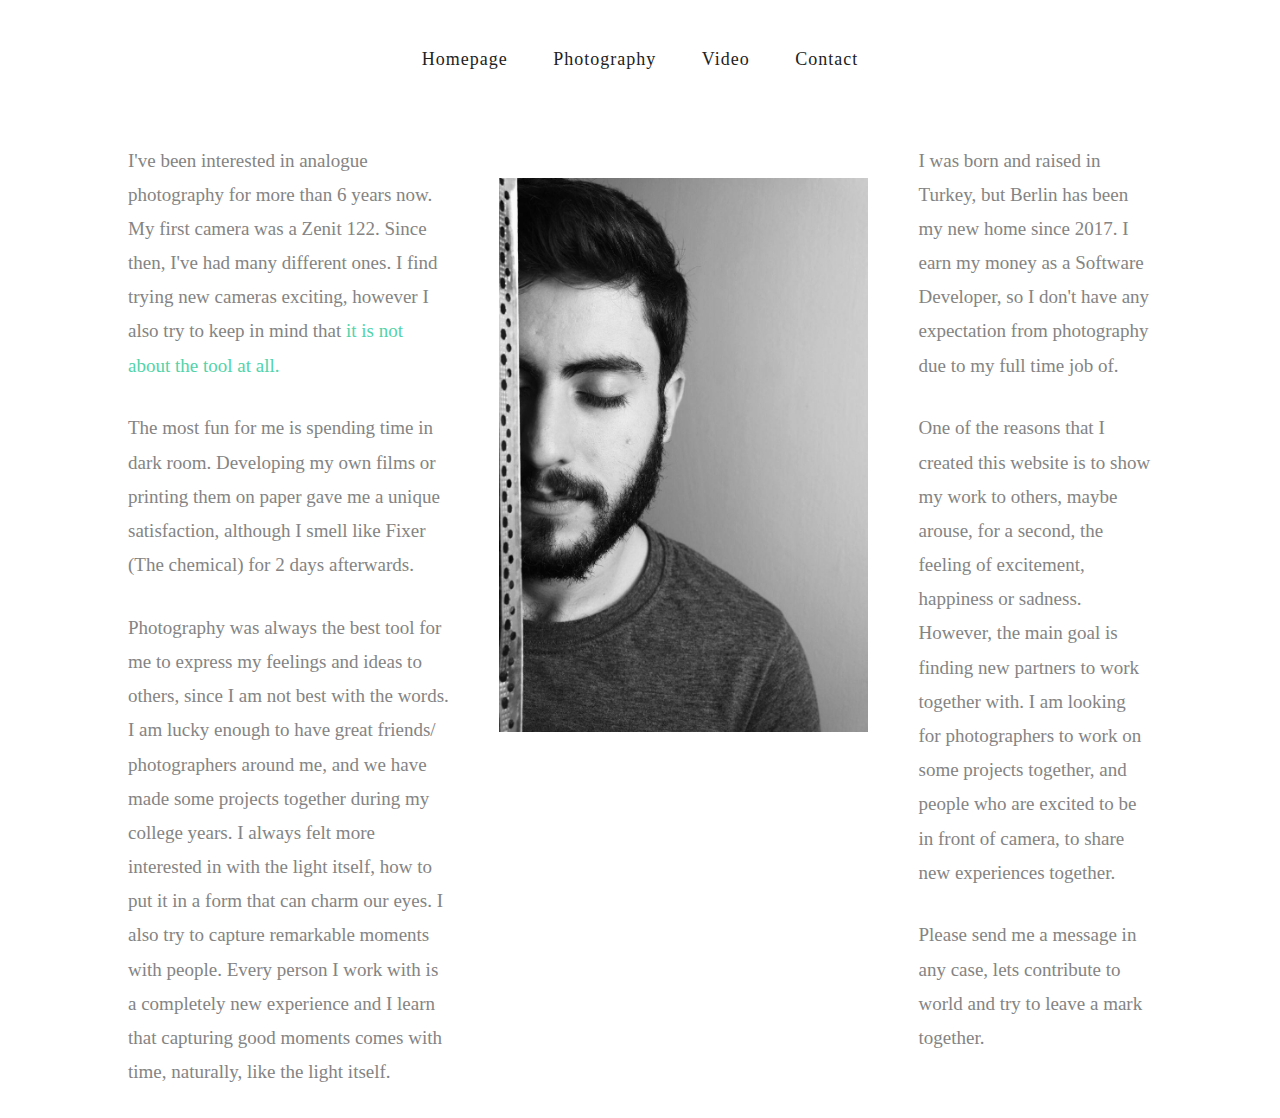
==== commit b024dd1b: "Finalize the pages." ====
--- a/about.html
+++ b/about.html
@@ -35,7 +35,8 @@
             <div class="col-md-12">
               <ul class="nav text-center">
                 <li><a href="../"><span>Homepage</span></a></li>
-                <li><a href="/works">Works</a></li>
+                <li><a href="/photo"><span>Photography</span></a></li>
+                <li><a href="/video">Video</a></li>
                 <li><a href="/contact">Contact</a></li>
               </ul>
             </div>
@@ -45,67 +46,58 @@
       <section id="work-details">
         <div class="row">
           <div class="col-md-4">
-          <p>
-            I'm interested in analogue photography for more than 6 years now.
-            My first camera was Zenit 122, then I had many different ones. I
-            find trying new cameras exciting, but also I tried to keep in mind
-            that
-            <a href="https://en.wikipedia.org/wiki/Gear_Acquisition_Syndrome">
-              it is not about the tool at all.
-            </a>
-           </p>
-           <p>
-            The biggest fun for me was spending time in dark room. Developing my own films
-            or printing them on paper were giving me an unique satisfaction
-            although I smell like Fixer (The chemical) for 2 days afterwards.
-          </p>
-           <p>
-            Photography was always the best tool for me to express my feelings and
-            ideas to others, since I am not best with the words.
-            I was lucky enough to have great friends/great photographers around me
-            and we had some projects together during the college years.
-
-            I always felt more interested in with the light itself, how to put it in a form that
-            our eyes will be charmed. I also tried to capture remarkable moments with people.
-            Every person I worked with was a completely new experience and I learn that capturing good moments
-            will come with time, naturally, like the light itself.
-          </p>
+            <p>
+              I've been interested in analogue photography for more than 6 years now.
+              My first camera was a Zenit 122. Since then, I've had many different ones.
+              I find trying new cameras exciting, however I also try to keep in mind that
+              <a href="https://en.wikipedia.org/wiki/Gear_Acquisition_Syndrome">
+                it is not about the tool at all.
+              </a>
+            </p>
+            <p>
+              The most fun for me is spending time in dark room. Developing my own films
+              or printing them on paper gave me a unique satisfaction, although
+              I smell like Fixer (The chemical) for 2 days afterwards.
+            </p>
+            <p>
+              Photography was always the best tool for me to express my feelings
+              and ideas to others, since I am not best with the words.
+              I am lucky enough to have great friends/ photographers around me,
+              and we have made some projects together during my college years.
+              I always felt more interested in with the light itself, how to put
+              it in a form that can charm our eyes. I also try to capture remarkable moments
+              with people. Every person I work with is a completely new experience
+              and I learn that capturing good moments comes with time, naturally,
+              like the light itself.
+            </p>
 
           </div>
           <div class="col-md-5">
-            <div class="single-item" style="background-image: url(images/onur2.jpg);">
+            <div
+              class="single-item"
+              style="background-image: url(images/about/onur.jpg); height:580px; margin-top:2.5em"
+            >
             </div>
           </div>
           <div class="col-md-3">
-          <p>
-            I'm born and raised in Turkey, but Berlin is my new home since 2017.
-            I earn my money as a Software Developer, so I don't have any expectation
-            from photography regards of that.
-          </p>
-          <p>
-            One of the reasons of this website is showing my works to others, maybe
-            arouse some excitement, happiness or sadness for a second.
-            But main goal is finding new partners to work together with.
-            I am looking for photographers to work on some projects together,
-            and people who are excited to be in front of camera, share new experiences together.
-          </p>
-          <p>
-            Please send a message in any case, lets contribute to world and try to
-            leave a mark together.
-          </p>
+            <p>
+              I was born and raised in Turkey, but Berlin has been my new home since 2017.
+              I earn my money as a Software Developer, so I don't have any expectation
+              from photography due to my full time job of.
+            </p>
+            <p>
+              One of the reasons that I created this website is to show my work to others,
+              maybe arouse, for a second, the feeling of excitement, happiness or sadness.
+              However, the main goal is finding new partners to work together with.
+              I am looking for photographers to work on some projects together,
+              and people who are excited to be in front of camera, to share new experiences together.
+            </p>
+            <p>
+              Please send me a message in any case, lets contribute to world and try to
+              leave a mark together.
+            </p>
           </div>
 
-        </div>
-        <div class="row">
-          <div class="col-md-12"></div>
-        </div>
-        <div class="row">
-          <div class="col-md-1"></div>
-          <div class="col-md-10">
-            <div class="single-item">
-            </div>
-          </div>
-          <div class="col-md-1"></div>
         </div>
 
       </section>
--- a/css/style.css
+++ b/css/style.css
@@ -12,19 +12,29 @@
 *
 * ======================================================= */
 body {
-  font-family: "Roboto", Arial, sans-serif;
+  font-family: 'Open Sans', sans-serif;
+  font-weight: 300;
+  font-size: 20px;
   line-height: 1.8;
-  font-size: 20px;
-  background: #eeeff0;
-  font-weight: 300;
-}
-
-@media screen and (min-height: 737px) {
-  body {
-    overflow-y: hidden;
-  }
-}
-
+}
+
+.image-wrapper {
+  margin-left: 10%;
+  margin-right: 10%;
+  width: 80%;
+}
+
+.image-space {
+  margin-bottom: 40px;
+  margin-top: 40px;
+}
+
+.hint-text {
+  font-size: 12px;
+  opacity: 0.4;
+  font-family: 'Amiri', serif;
+  font-weight: 600;
+}
 
 a {
   color: #52d3aa;
@@ -41,11 +51,12 @@
 }
 
 p {
+  margin-top: 1.5em;
   margin-bottom: 1.5em;
-  font-size: 20px;
+  font-size: 19px;
   color: #848484;
+  font-family: 'Amiri', serif;
   font-weight: 300;
-  font-family: "Roboto", Arial, sans-serif;
 }
 
 h1, h2, h3, h4, h5, h6 {
@@ -81,7 +92,7 @@
 }
 
 #fh5co-header {
-  padding-bottom: 40px;
+  padding-bottom: 20px;
   padding-left: 40px;
   padding-right: 40px;
   padding-top: 40px;
@@ -101,9 +112,9 @@
   margin: 0;
 }
 #fh5co-header .fh5co-navbar-brand {
-  font-family: europa, Arial, Helvetica, sans-serif;
-  font-weight: 600;
-  letter-spacing: 1px;
+  font-family: 'Cabin Condensed', sans-serif;
+  font-size: 22px;
+  letter-spacing: 1.5px;
   z-index: 999;
 }
 #fh5co-header .fh5co-navbar-brand .fh5co-logo {
@@ -122,9 +133,9 @@
   width: 100%;
 }
 #fh5co-header .nav li {
-  font-size: 20px;
+  font-size: 18px;
   display: inline-block;
-  margin-left: 50px;
+  margin-left: 40px;
 }
 @media screen and (max-width: 480px) {
   #fh5co-header .nav li {
@@ -137,10 +148,9 @@
 }
 #fh5co-header .nav li a {
   color: #222222;
-  font-family: europa, Arial, Helvetica, sans-serif;
-  font-weight: 600;
-  font-size: 15px;
-  letter-spacing: .5px;
+  font-family: 'Amiri', serif;
+  font-size: 18px;
+  letter-spacing: 1.0px;
   -webkit-transition: 0.5s;
   -o-transition: 0.5s;
   transition: 0.5s;
@@ -246,6 +256,19 @@
   position: relative;
 }
 
+#work-details .photo-details-item {
+  height: 800px;
+  background-repeat: no-repeat;
+  background-position: center;
+  background-size: contain;
+  margin-top: 30px;
+  margin-bottom: 30px;
+  margin-left: 20px;
+  margin-right: 20px;
+  position: relative;
+}
+
+
 #work-details .single-item .image-popup {
   position: absolute;
   top: 0px;
@@ -256,6 +279,7 @@
 #work-details .single-item .image-popup .work-title span {
   color: black;
   letter-spacing: 3px;
+  font-family: 'Amiri', serif;
   font-size: 16px;
   text-transform: uppercase;
   font-weight: bold;
@@ -292,6 +316,7 @@
 #work .fh5co-grid .image-popup .work-title span {
   color: #fff7f7;
   letter-spacing: 3px;
+  font-family: 'Amiri', serif;
   font-size: 16px;
   text-transform: uppercase;
   font-weight: bold;
